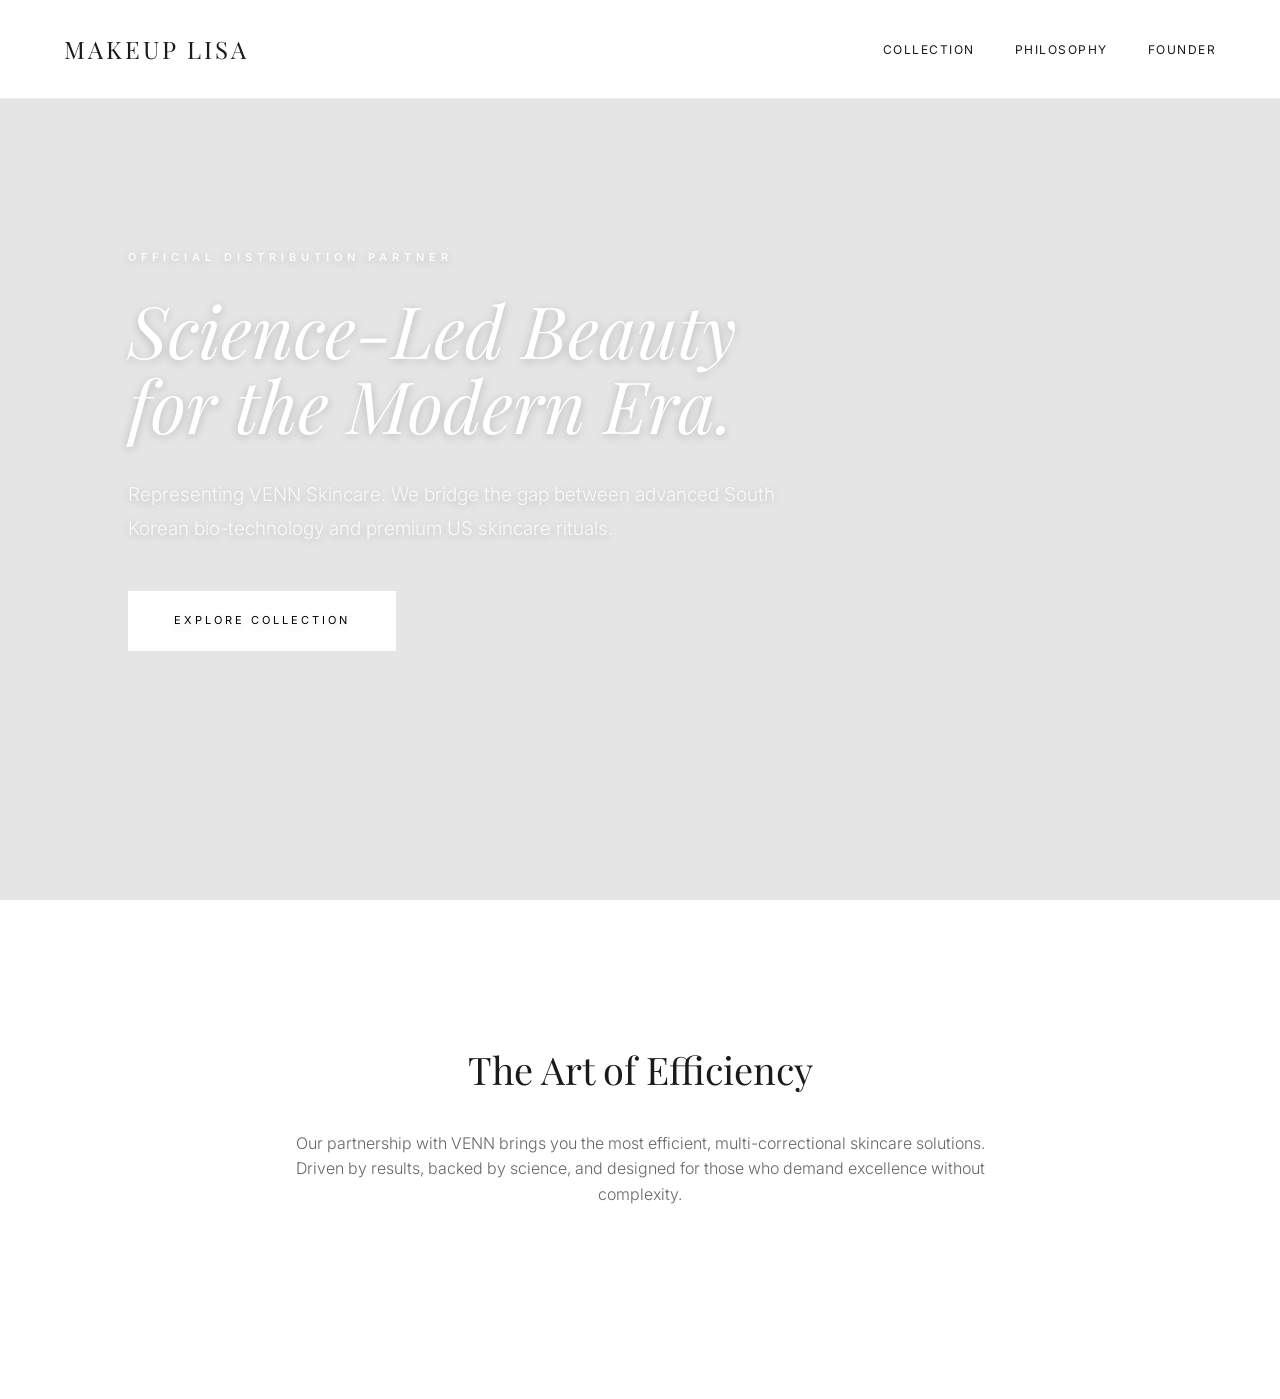
==== index.html @ a1b24214 "Add files via upload Go live" ====
<!DOCTYPE html>
<html lang="en">
<head>
    <meta charset="UTF-8">
    <meta name="viewport" content="width=device-width, initial-scale=1.0">
    <title>MAKEUP LISA | Official VENN Partner</title>
    <!-- 引入高端字体 -->
    <link href="https://fonts.googleapis.com/css2?family=Playfair+Display:ital,wght@0,400;1,400&family=Inter:wght@300;400;600&display=swap" rel="stylesheet">
    <style>
        :root { --bg: #ffffff; --text: #1a1a1a; --accent: #777; --light-gray: #f9f9f9; }
        * { margin: 0; padding: 0; box-sizing: border-box; }
        body { font-family: 'Inter', sans-serif; background: var(--bg); color: var(--text); line-height: 1.6; overflow-x: hidden; }
        
        /* 导航栏 */
        nav { position: fixed; top: 0; width: 100%; padding: 30px 5%; display: flex; justify-content: space-between; align-items: center; background: rgba(255,255,255,0.98); z-index: 1000; border-bottom: 1px solid #eee; }
        .logo { font-family: 'Playfair Display', serif; font-size: 24px; font-weight: 400; letter-spacing: 3px; text-decoration: none; color: var(--text); }
        .nav-links { display: flex; list-style: none; }
        .nav-links li { margin-left: 40px; }
        .nav-links a { text-decoration: none; color: var(--text); font-size: 12px; text-transform: uppercase; letter-spacing: 1.5px; transition: 0.3s; font-weight: 400; }
        .nav-links a:hover { color: var(--accent); }

        /* Hero 主视觉区域 - 使用了你提供的高级图 */
        .hero { 
            height: 100vh; 
            display: flex; 
            align-items: center; 
            padding: 0 10%; 
            background: linear-gradient(rgba(0,0,0,0.1), rgba(0,0,0,0.1)), 
                        url('https://i.postimg.cc/TY81mqKF/photo-1-2026-04-19-04-28-09.jpg') center/cover no-repeat;
            background-attachment: fixed; /* 视差滚动效果，增加高级感 */
        }
        .hero-text { max-width: 650px; color: #fff; text-shadow: 0 2px 10px rgba(0,0,0,0.2); }
        .hero-text span { font-size: 11px; letter-spacing: 5px; text-transform: uppercase; margin-bottom: 25px; display: block; font-weight: 600; color: rgba(255,255,255,0.9); }
        .hero-text h1 { font-family: 'Playfair Display', serif; font-size: clamp(2.5rem, 6vw, 4.5rem); font-weight: 400; line-height: 1.05; margin-bottom: 35px; font-style: italic; }
        .hero-text p { font-size: 19px; font-weight: 300; margin-bottom: 45px; line-height: 1.8; color: rgba(255,255,255,0.85); }
        
        /* 按钮设计 */
        .btn { 
            display: inline-block; 
            padding: 20px 45px; 
            background: #fff; 
            color: #000; 
            text-decoration: none; 
            font-size: 11px; 
            letter-spacing: 3px; 
            text-transform: uppercase; 
            transition: 0.4s;
            border: 1px solid #fff;
        }
        .btn:hover { background: transparent; color: #fff; }

        /* 产品预告区域 */
        .featured-intro { padding: 140px 10%; text-align: center; background: #fff; }
        .featured-intro h2 { font-family: 'Playfair Display', serif; font-size: 38px; margin-bottom: 30px; font-weight: 400; }
        .featured-intro p { max-width: 700px; margin: 0 auto; color: #666; font-size: 16px; font-weight: 300; }

        /* 页脚 - 你的核心信息 */
        footer { padding: 120px 10% 60px; background: #000; color: white; text-align: center; }
        .footer-tagline { font-size: 11px; letter-spacing: 4px; color: #888; text-transform: uppercase; margin-bottom: 30px; display: block; }
        .footer-email { font-family: 'Playfair Display', serif; font-size: clamp(1.5rem, 4vw, 3rem); color: white; text-decoration: none; display: block; border-bottom: 1px solid #333; padding-bottom: 30px; margin-bottom: 50px; transition: 0.4s; font-style: italic; }
        .footer-email:hover { color: #ccc; border-bottom: 1px solid #fff; }
        .copyright { font-size: 9px; letter-spacing: 2px; color: #555; text-transform: uppercase; margin-top: 80px; }

        /* 移动端适配 */
        @media (max-width: 768px) {
            nav { padding: 20px 5%; }
            .nav-links { display: none; } /* 移动端隐藏菜单，保持极简 */
            .hero { padding: 0 5%; text-align: center; justify-content: center; background-attachment: scroll; }
            .hero-text h1 { font-size: 3rem; }
            .featured-intro { padding: 80px 5%; }
        }
    </style>
</head>
<body>

    <nav>
        <a href="index.html" class="logo">MAKEUP LISA</a>
        <ul class="nav-links">
            <li><a href="collection.html">Collection</a></li>
            <li><a href="philosophy.html">Philosophy</a></li>
            <li><a href="founder.html">Founder</a></li>
        </ul>
    </nav>

    <section class="hero">
        <div class="hero-text">
            <span>Official Distribution Partner</span>
            <h1>Science-Led Beauty <br>for the Modern Era.</h1>
            <p>Representing VENN Skincare. We bridge the gap between advanced South Korean bio-technology and premium US skincare rituals.</p>
            <a href="collection.html" class="btn">Explore Collection</a>
        </div>
    </section>

    <section class="featured-intro">
        <h2>The Art of Efficiency</h2>
        <p>Our partnership with VENN brings you the most efficient, multi-correctional skincare solutions. Driven by results, backed by science, and designed for those who demand excellence without complexity.</p>
        <br><br>
        <a href="philosophy.html" style="color
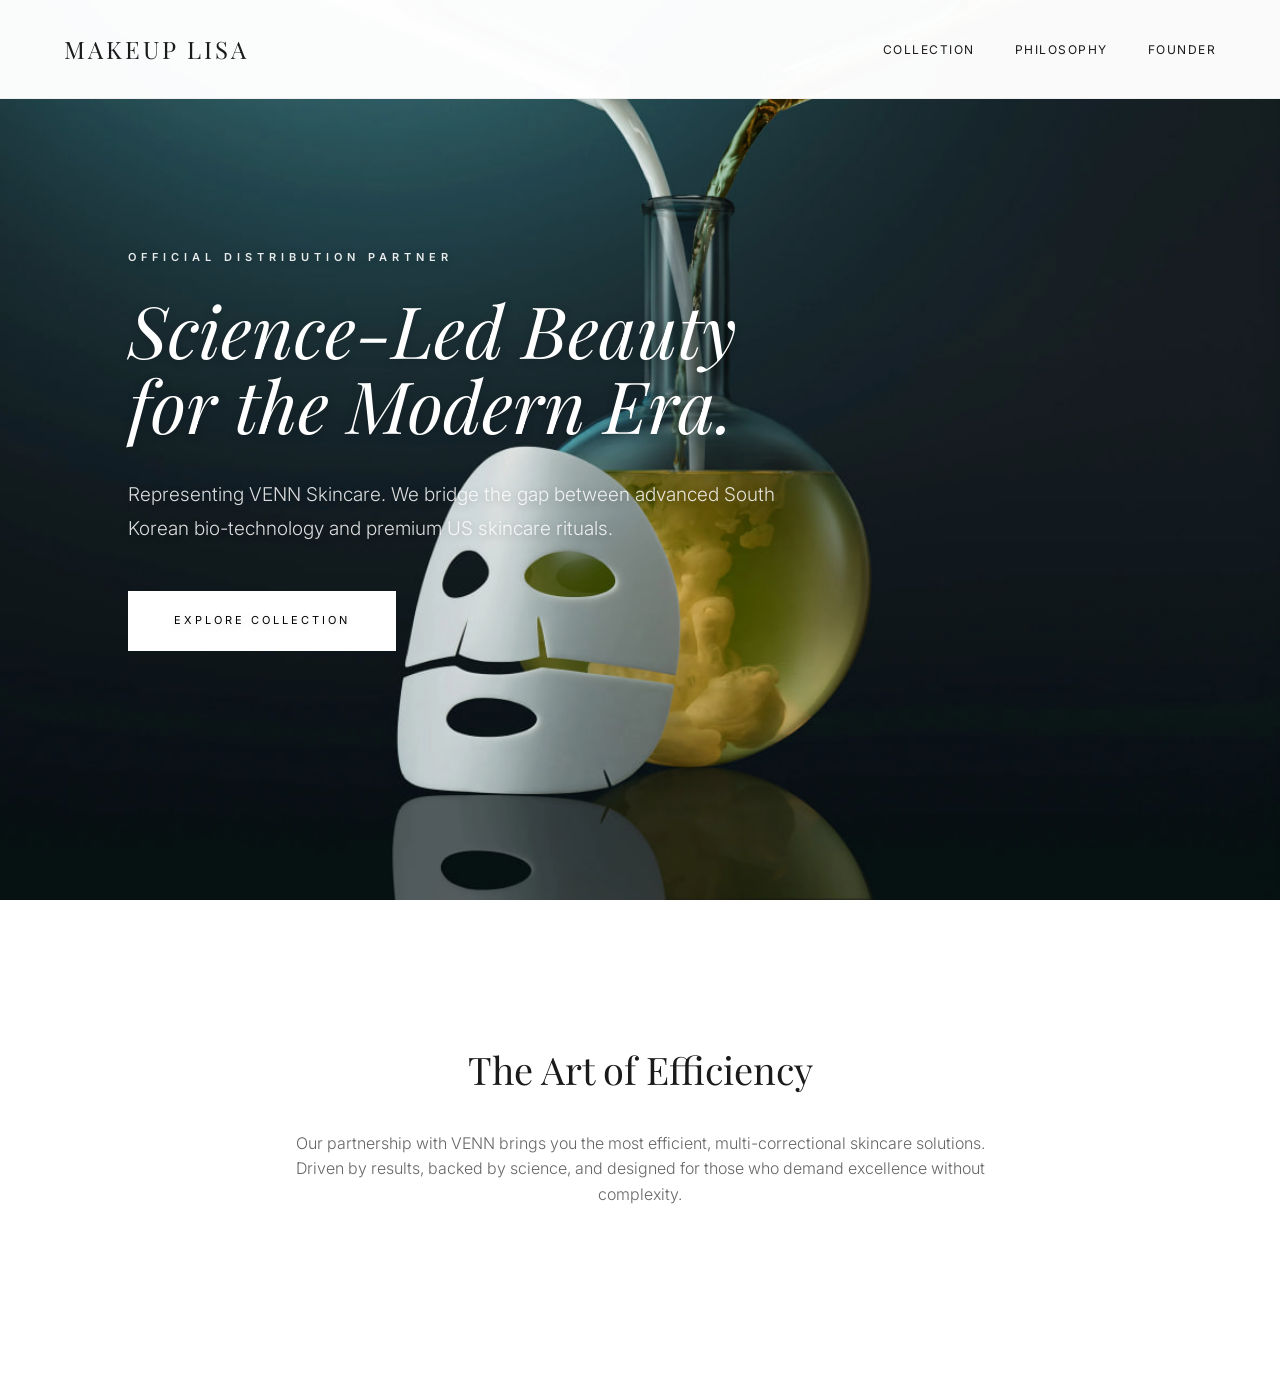
==== commit bc956f11: "Publish updated MAKEUP LISA static site with local images" ====
--- a/index.html
+++ b/index.html
@@ -26,7 +26,7 @@
             align-items: center; 
             padding: 0 10%; 
             background: linear-gradient(rgba(0,0,0,0.1), rgba(0,0,0,0.1)), 
-                        url('https://i.postimg.cc/TY81mqKF/photo-1-2026-04-19-04-28-09.jpg') center/cover no-repeat;
+                        url('images/hero-home.jpg') center/cover no-repeat;
             background-attachment: fixed; /* 视差滚动效果，增加高级感 */
         }
         .hero-text { max-width: 650px; color: #fff; text-shadow: 0 2px 10px rgba(0,0,0,0.2); }
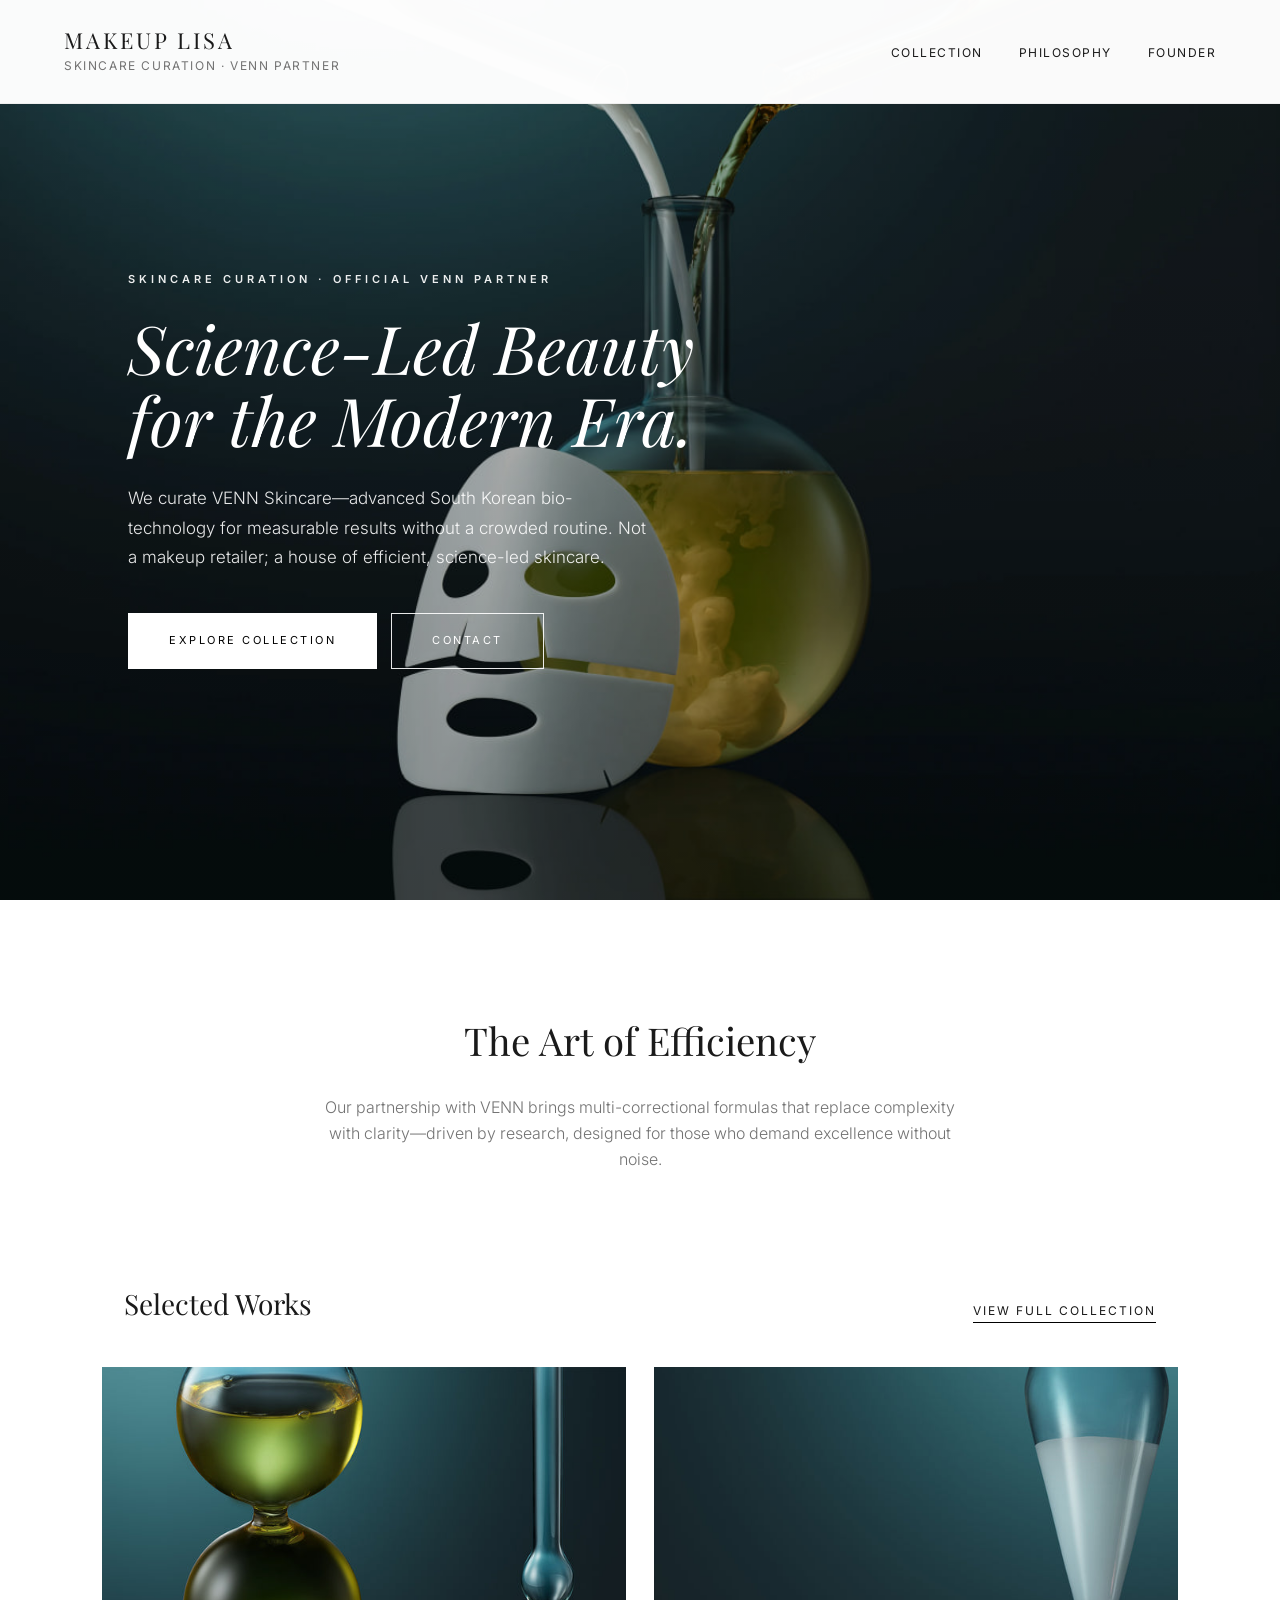
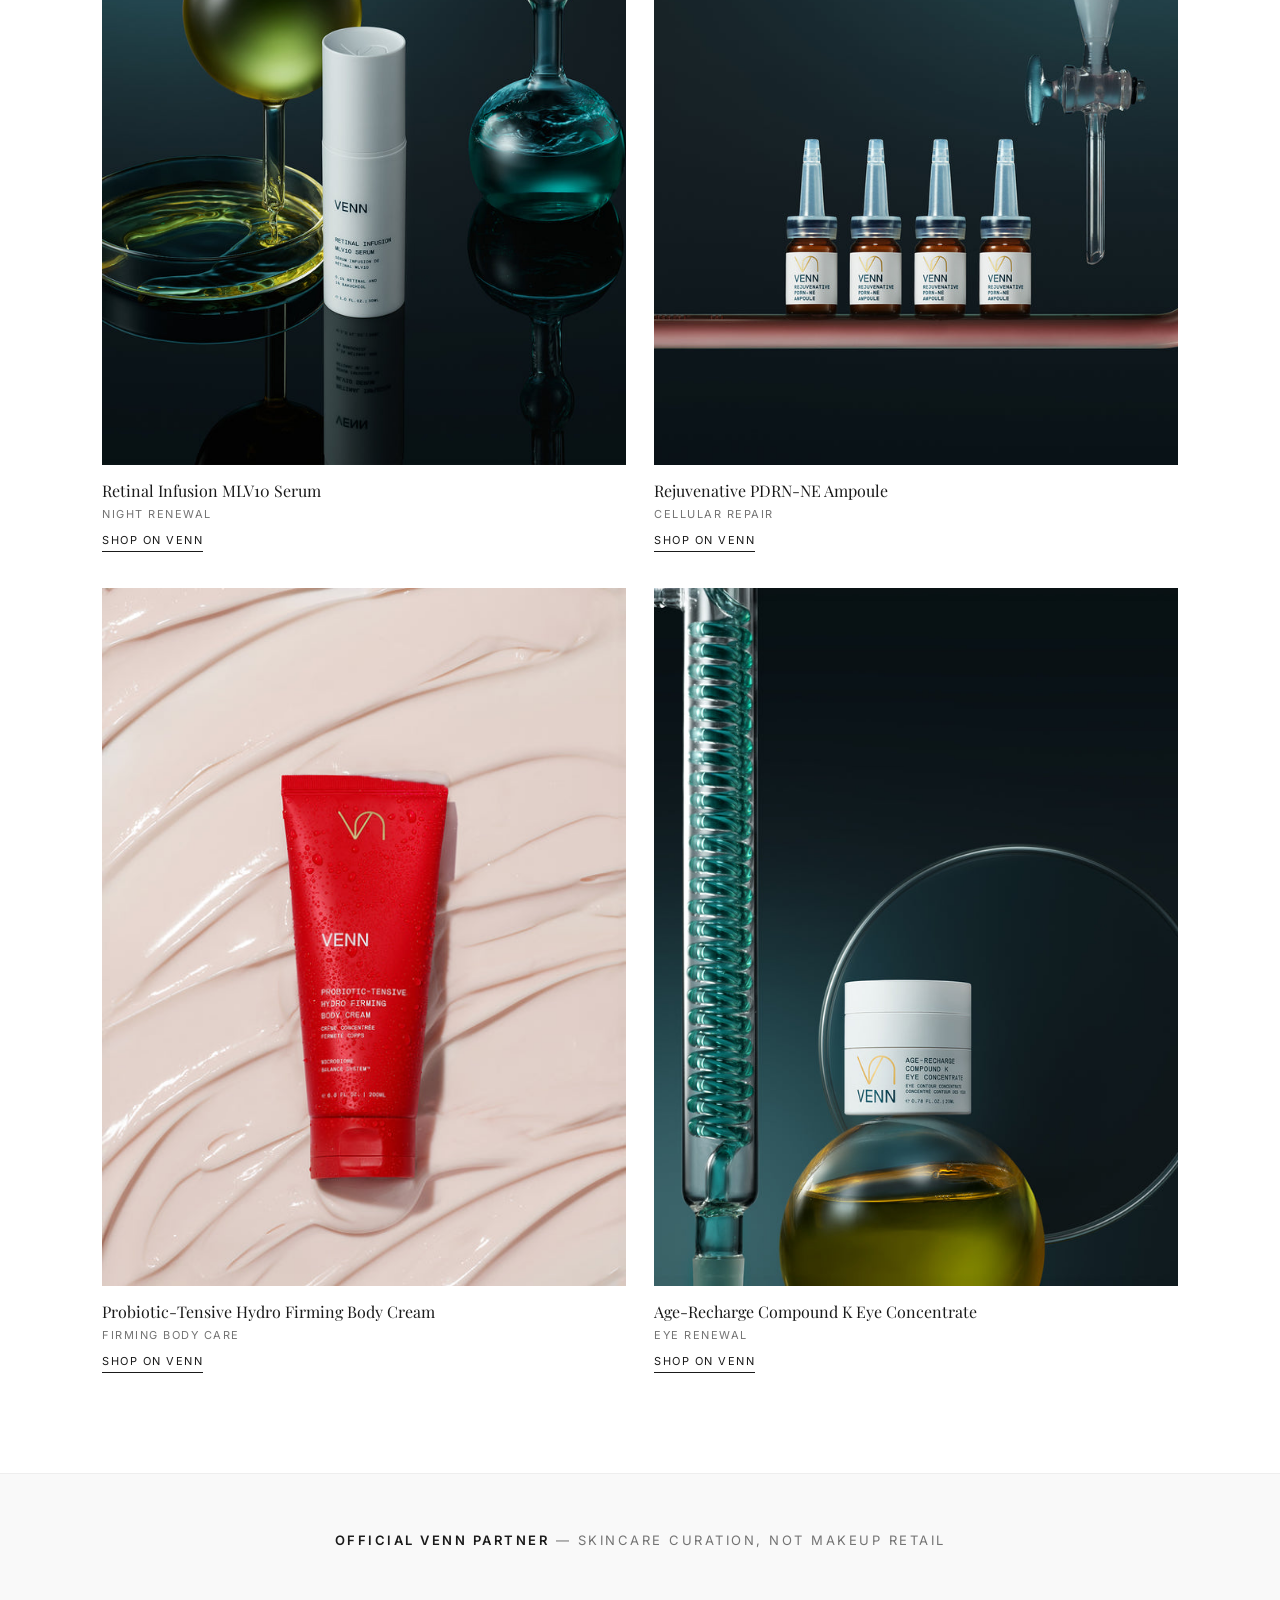
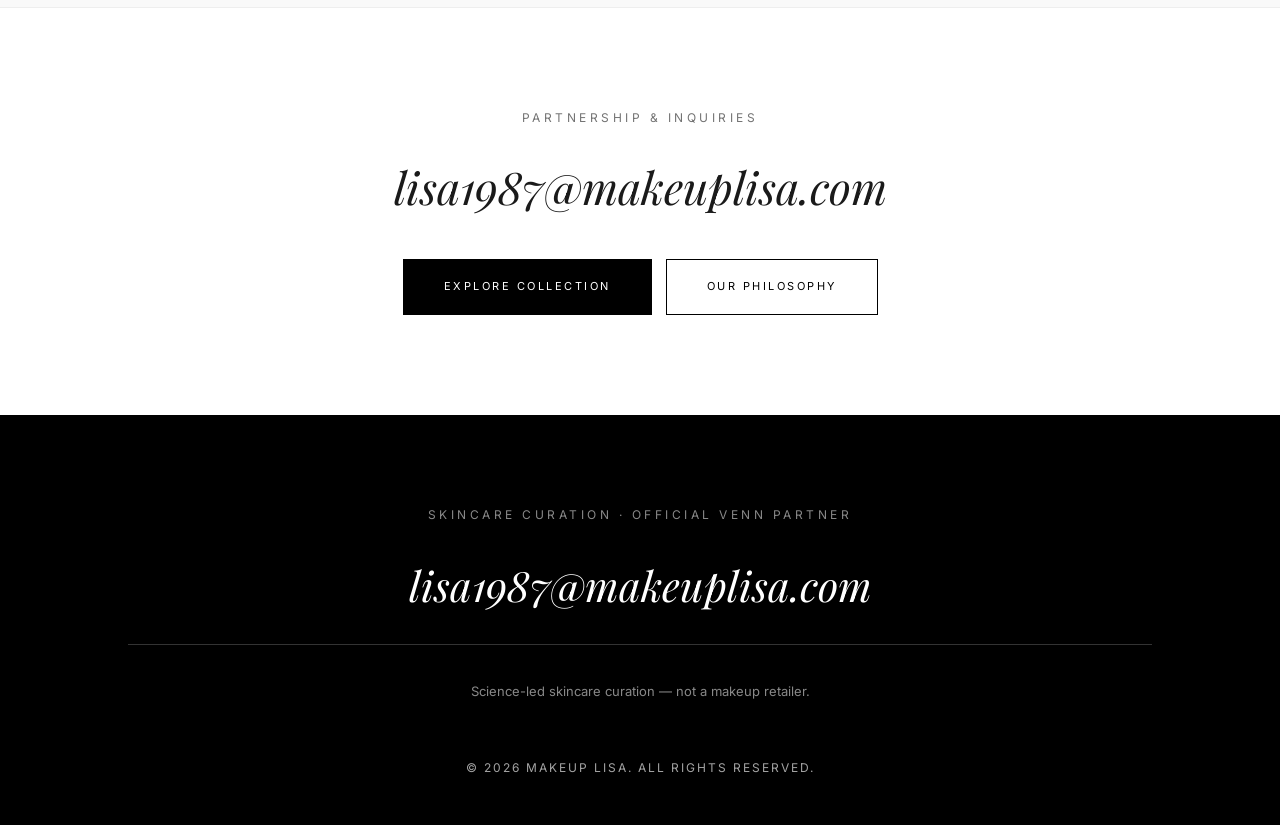
==== commit 62018aff: "Publish MAKEUP LISA redesign: fixed homepage, mobile nav, product labels" ====
--- a/index.html
+++ b/index.html
@@ -1,98 +1,281 @@
-<!DOCTYPE html>
-<html lang="en">
-<head>
-    <meta charset="UTF-8">
-    <meta name="viewport" content="width=device-width, initial-scale=1.0">
-    <title>MAKEUP LISA | Official VENN Partner</title>
-    <!-- 引入高端字体 -->
-    <link href="https://fonts.googleapis.com/css2?family=Playfair+Display:ital,wght@0,400;1,400&family=Inter:wght@300;400;600&display=swap" rel="stylesheet">
-    <style>
-        :root { --bg: #ffffff; --text: #1a1a1a; --accent: #777; --light-gray: #f9f9f9; }
-        * { margin: 0; padding: 0; box-sizing: border-box; }
-        body { font-family: 'Inter', sans-serif; background: var(--bg); color: var(--text); line-height: 1.6; overflow-x: hidden; }
-        
-        /* 导航栏 */
-        nav { position: fixed; top: 0; width: 100%; padding: 30px 5%; display: flex; justify-content: space-between; align-items: center; background: rgba(255,255,255,0.98); z-index: 1000; border-bottom: 1px solid #eee; }
-        .logo { font-family: 'Playfair Display', serif; font-size: 24px; font-weight: 400; letter-spacing: 3px; text-decoration: none; color: var(--text); }
-        .nav-links { display: flex; list-style: none; }
-        .nav-links li { margin-left: 40px; }
-        .nav-links a { text-decoration: none; color: var(--text); font-size: 12px; text-transform: uppercase; letter-spacing: 1.5px; transition: 0.3s; font-weight: 400; }
-        .nav-links a:hover { color: var(--accent); }
-
-        /* Hero 主视觉区域 - 使用了你提供的高级图 */
-        .hero { 
-            height: 100vh; 
-            display: flex; 
-            align-items: center; 
-            padding: 0 10%; 
-            background: linear-gradient(rgba(0,0,0,0.1), rgba(0,0,0,0.1)), 
-                        url('images/hero-home.jpg') center/cover no-repeat;
-            background-attachment: fixed; /* 视差滚动效果，增加高级感 */
-        }
-        .hero-text { max-width: 650px; color: #fff; text-shadow: 0 2px 10px rgba(0,0,0,0.2); }
-        .hero-text span { font-size: 11px; letter-spacing: 5px; text-transform: uppercase; margin-bottom: 25px; display: block; font-weight: 600; color: rgba(255,255,255,0.9); }
-        .hero-text h1 { font-family: 'Playfair Display', serif; font-size: clamp(2.5rem, 6vw, 4.5rem); font-weight: 400; line-height: 1.05; margin-bottom: 35px; font-style: italic; }
-        .hero-text p { font-size: 19px; font-weight: 300; margin-bottom: 45px; line-height: 1.8; color: rgba(255,255,255,0.85); }
-        
-        /* 按钮设计 */
-        .btn { 
-            display: inline-block; 
-            padding: 20px 45px; 
-            background: #fff; 
-            color: #000; 
-            text-decoration: none; 
-            font-size: 11px; 
-            letter-spacing: 3px; 
-            text-transform: uppercase; 
-            transition: 0.4s;
-            border: 1px solid #fff;
-        }
-        .btn:hover { background: transparent; color: #fff; }
-
-        /* 产品预告区域 */
-        .featured-intro { padding: 140px 10%; text-align: center; background: #fff; }
-        .featured-intro h2 { font-family: 'Playfair Display', serif; font-size: 38px; margin-bottom: 30px; font-weight: 400; }
-        .featured-intro p { max-width: 700px; margin: 0 auto; color: #666; font-size: 16px; font-weight: 300; }
-
-        /* 页脚 - 你的核心信息 */
-        footer { padding: 120px 10% 60px; background: #000; color: white; text-align: center; }
-        .footer-tagline { font-size: 11px; letter-spacing: 4px; color: #888; text-transform: uppercase; margin-bottom: 30px; display: block; }
-        .footer-email { font-family: 'Playfair Display', serif; font-size: clamp(1.5rem, 4vw, 3rem); color: white; text-decoration: none; display: block; border-bottom: 1px solid #333; padding-bottom: 30px; margin-bottom: 50px; transition: 0.4s; font-style: italic; }
-        .footer-email:hover { color: #ccc; border-bottom: 1px solid #fff; }
-        .copyright { font-size: 9px; letter-spacing: 2px; color: #555; text-transform: uppercase; margin-top: 80px; }
-
-        /* 移动端适配 */
-        @media (max-width: 768px) {
-            nav { padding: 20px 5%; }
-            .nav-links { display: none; } /* 移动端隐藏菜单，保持极简 */
-            .hero { padding: 0 5%; text-align: center; justify-content: center; background-attachment: scroll; }
-            .hero-text h1 { font-size: 3rem; }
-            .featured-intro { padding: 80px 5%; }
-        }
-    </style>
-</head>
-<body>
-
-    <nav>
-        <a href="index.html" class="logo">MAKEUP LISA</a>
-        <ul class="nav-links">
-            <li><a href="collection.html">Collection</a></li>
-            <li><a href="philosophy.html">Philosophy</a></li>
-            <li><a href="founder.html">Founder</a></li>
-        </ul>
-    </nav>
-
-    <section class="hero">
-        <div class="hero-text">
-            <span>Official Distribution Partner</span>
-            <h1>Science-Led Beauty <br>for the Modern Era.</h1>
-            <p>Representing VENN Skincare. We bridge the gap between advanced South Korean bio-technology and premium US skincare rituals.</p>
-            <a href="collection.html" class="btn">Explore Collection</a>
-        </div>
-    </section>
-
-    <section class="featured-intro">
-        <h2>The Art of Efficiency</h2>
-        <p>Our partnership with VENN brings you the most efficient, multi-correctional skincare solutions. Driven by results, backed by science, and designed for those who demand excellence without complexity.</p>
-        <br><br>
-        <a href="philosophy.html" style="color
+<!DOCTYPE html>
+<html lang="en">
+<head>
+    <meta charset="UTF-8">
+    <meta name="viewport" content="width=device-width, initial-scale=1.0">
+    <title>MAKEUP LISA | Skincare Curation &amp; Official VENN Partner</title>
+    <meta name="description" content="MAKEUP LISA is a skincare curation house and official VENN Skincare partner—science-led Korean bio-technology for refined, efficient rituals.">
+    <link rel="canonical" href="https://makeuplisa.com/">
+    <meta property="og:type" content="website">
+    <meta property="og:site_name" content="MAKEUP LISA">
+    <meta property="og:title" content="MAKEUP LISA | Skincare Curation &amp; Official VENN Partner">
+    <meta property="og:description" content="MAKEUP LISA is a skincare curation house and official VENN Skincare partner—science-led Korean bio-technology for refined, efficient rituals.">
+    <meta property="og:url" content="https://makeuplisa.com/">
+    <meta property="og:image" content="https://makeuplisa.com/images/og-default.jpg">
+    <meta name="twitter:card" content="summary_large_image">
+    <meta name="twitter:title" content="MAKEUP LISA | Skincare Curation &amp; Official VENN Partner">
+    <meta name="twitter:description" content="MAKEUP LISA is a skincare curation house and official VENN Skincare partner—science-led Korean bio-technology for refined, efficient rituals.">
+    <meta name="twitter:image" content="https://makeuplisa.com/images/og-default.jpg">
+    <link rel="icon" href="images/favicon.svg" type="image/svg+xml">
+    <link href="https://fonts.googleapis.com/css2?family=Playfair+Display:ital,wght@0,400;1,400&family=Inter:wght@300;400;600&display=swap" rel="stylesheet">
+    <link rel="stylesheet" href="css/shared.css">
+    <style>
+        .hero {
+            min-height: 100vh;
+            display: flex;
+            align-items: center;
+            padding: 120px 10% 80px;
+            background: linear-gradient(rgba(0,0,0,0.28), rgba(0,0,0,0.38)),
+                        url('images/hero-home.jpg') center/cover no-repeat;
+            background-attachment: fixed;
+        }
+        .hero-text { max-width: 640px; color: #fff; }
+        .hero-eyebrow {
+            font-size: 11px;
+            font-weight: 600;
+            letter-spacing: 4px;
+            text-transform: uppercase;
+            margin-bottom: 22px;
+            display: block;
+            color: rgba(255,255,255,0.92);
+        }
+        .hero-text h1 {
+            font-family: 'Playfair Display', serif;
+            font-size: clamp(2.4rem, 5.5vw, 4.2rem);
+            font-weight: 400;
+            font-style: italic;
+            line-height: 1.08;
+            margin-bottom: 28px;
+            color: #fff;
+        }
+        .hero-text p {
+            font-size: 17px;
+            font-weight: 300;
+            margin-bottom: 40px;
+            line-height: 1.75;
+            color: rgba(255,255,255,0.9);
+            max-width: 520px;
+        }
+        .belief { padding: 110px 10%; text-align: center; }
+        .belief h2 {
+            font-family: 'Playfair Display', serif;
+            font-size: clamp(1.8rem, 3vw, 2.4rem);
+            font-weight: 400;
+            margin-bottom: 24px;
+        }
+        .belief p {
+            max-width: 640px;
+            margin: 0 auto;
+            font-size: 16px;
+            font-weight: 300;
+            color: var(--muted);
+        }
+        .selected { padding: 0 8% 100px; }
+        .selected-header {
+            display: flex;
+            justify-content: space-between;
+            align-items: baseline;
+            flex-wrap: wrap;
+            gap: 16px;
+            margin-bottom: 40px;
+            padding: 0 2%;
+        }
+        .selected-header h2 {
+            font-family: 'Playfair Display', serif;
+            font-size: 28px;
+            font-weight: 400;
+        }
+        .selected-header a {
+            font-size: 12px;
+            letter-spacing: 2px;
+            text-transform: uppercase;
+            color: var(--text);
+            text-decoration: none;
+            border-bottom: 1px solid #000;
+            padding-bottom: 2px;
+        }
+        .preview-grid {
+            display: grid;
+            grid-template-columns: repeat(2, 1fr);
+            gap: 36px 28px;
+        }
+        .preview-card { text-decoration: none; color: inherit; display: block; }
+        .preview-card .thumb {
+            aspect-ratio: 3 / 4;
+            overflow: hidden;
+            background: #f4f4f4;
+            margin-bottom: 16px;
+        }
+        .preview-card img {
+            width: 100%;
+            height: 100%;
+            object-fit: cover;
+            transition: transform 0.45s ease;
+        }
+        .preview-card:hover img { transform: scale(1.04); }
+        .preview-card h3 {
+            font-family: 'Playfair Display', serif;
+            font-size: 16px;
+            font-weight: 400;
+            margin-bottom: 4px;
+            line-height: 1.3;
+        }
+        .preview-card p {
+            font-size: 11px;
+            letter-spacing: 1.5px;
+            text-transform: uppercase;
+            color: var(--muted);
+        }
+        .trust {
+            padding: 56px 10%;
+            text-align: center;
+            border-top: 1px solid var(--border);
+            border-bottom: 1px solid var(--border);
+            background: var(--light-gray);
+        }
+        .trust p {
+            font-size: 13px;
+            letter-spacing: 2.5px;
+            text-transform: uppercase;
+            color: var(--muted);
+        }
+        .trust strong { color: var(--text); font-weight: 600; }
+        .contact-band { padding: 100px 10%; text-align: center; }
+        .contact-band span {
+            display: block;
+            font-size: 12px;
+            letter-spacing: 3.5px;
+            text-transform: uppercase;
+            color: var(--muted);
+            margin-bottom: 24px;
+        }
+        .contact-band a.email {
+            font-family: 'Playfair Display', serif;
+            font-size: clamp(1.6rem, 4vw, 2.8rem);
+            font-style: italic;
+            color: var(--text);
+            text-decoration: none;
+            display: inline-block;
+            margin-bottom: 36px;
+        }
+
+        @media (max-width: 768px) {
+            .hero {
+                padding: 110px 5% 70px;
+                text-align: center;
+                justify-content: center;
+                background-attachment: scroll;
+            }
+            .hero-text p { margin-left: auto; margin-right: auto; }
+            .hero-actions { justify-content: center; }
+            .preview-grid { grid-template-columns: 1fr; gap: 28px; }
+            .belief { padding: 80px 5%; }
+            .selected { padding: 0 5% 70px; }
+        }
+        .shop-link {
+            display: inline-block;
+            margin-top: 8px;
+            font-size: 11px;
+            letter-spacing: 1.5px;
+            text-transform: uppercase;
+            color: var(--text);
+            border-bottom: 1px solid var(--text);
+            padding-bottom: 2px;
+        }
+
+    </style>
+
+</head>
+<body>
+    <a class="skip-link" href="#main">Skip to content</a>
+
+    <nav>
+        <a href="index.html" class="logo-block">
+            <span class="logo">MAKEUP LISA</span>
+            <span class="logo-tagline">Skincare Curation · VENN Partner</span>
+        </a>
+        <button class="nav-toggle" type="button" aria-expanded="false" aria-controls="primary-nav" aria-label="Open menu">
+            <span></span><span></span><span></span>
+        </button>
+        <ul class="nav-links" id="primary-nav">
+            <li><a href="collection.html">Collection</a></li>
+            <li><a href="philosophy.html">Philosophy</a></li>
+            <li><a href="founder.html">Founder</a></li>
+        </ul>
+    </nav>
+
+    <main id="main">
+        <section class="hero" role="img" aria-label="Soft light over refined skincare textures">
+            <div class="hero-text">
+                <span class="hero-eyebrow">Skincare Curation · Official VENN Partner</span>
+                <h1>Science-Led Beauty<br>for the Modern Era.</h1>
+                <p>We curate VENN Skincare—advanced South Korean bio-technology for measurable results without a crowded routine. Not a makeup retailer; a house of efficient, science-led skincare.</p>
+                <div class="btn-row">
+                    <a href="collection.html" class="btn btn-light">Explore Collection</a>
+                    <a href="mailto:lisa1987@makeuplisa.com" class="btn btn-outline-light">Contact</a>
+                </div>
+            </div>
+        </section>
+
+        <section class="belief">
+            <h2>The Art of Efficiency</h2>
+            <p>Our partnership with VENN brings multi-correctional formulas that replace complexity with clarity—driven by research, designed for those who demand excellence without noise.</p>
+        </section>
+
+        <section class="selected" aria-labelledby="selected-heading">
+            <div class="selected-header">
+                <h2 id="selected-heading">Selected Works</h2>
+                <a href="collection.html">View full collection</a>
+            </div>
+            <div class="preview-grid">
+                <a class="preview-card" href="https://vennskincare.com/collections/venn/products/retinal-infusion-mlv10-serum" target="_blank" rel="noopener noreferrer">
+                    <div class="thumb"><img src="images/products/retinal-infusion-mlv10-serum-1.jpg" alt="Retinal Infusion MLV10 Serum" loading="lazy" width="600" height="800"></div>
+                    <h3>Retinal Infusion MLV10 Serum</h3>
+                    <p>Night renewal</p>
+            <span class="shop-link">Shop on VENN</span>
+        </a>
+                <a class="preview-card" href="https://vennskincare.com/collections/venn/products/rejuvenative-pdrn-ne-ampoule-face-serum" target="_blank" rel="noopener noreferrer">
+                    <div class="thumb"><img src="images/products/rejuvenative-pdrn-ne-ampoule-1.jpg" alt="Rejuvenative PDRN-NE Ampoule" loading="lazy" width="600" height="800"></div>
+                    <h3>Rejuvenative PDRN-NE Ampoule</h3>
+                    <p>Cellular repair</p>
+            <span class="shop-link">Shop on VENN</span>
+        </a>
+                <a class="preview-card" href="https://vennskincare.com/collections/venn/products/probiotic-tensive-hydro-firming-body-cream" target="_blank" rel="noopener noreferrer">
+                    <div class="thumb"><img src="images/products/probiotic-tensive-body-cream-1.jpg" alt="Probiotic-Tensive Hydro Firming Body Cream" loading="lazy" width="600" height="800"></div>
+                    <h3>Probiotic-Tensive Hydro Firming Body Cream</h3>
+                    <p>Firming body care</p>
+            <span class="shop-link">Shop on VENN</span>
+        </a>
+                <a class="preview-card" href="https://vennskincare.com/collections/venn/products/age-recharge-compound-k-eye-concentrate" target="_blank" rel="noopener noreferrer">
+                    <div class="thumb"><img src="images/products/age-recharge-eye-concentrate-1.jpg" alt="Age-Recharge Compound K Eye Concentrate" loading="lazy" width="600" height="800"></div>
+                    <h3>Age-Recharge Compound K Eye Concentrate</h3>
+                    <p>Eye renewal</p>
+            <span class="shop-link">Shop on VENN</span>
+        </a>
+            </div>
+        </section>
+
+        <section class="trust">
+            <p><strong>Official VENN partner</strong> — skincare curation, not makeup retail</p>
+        </section>
+
+        <section class="contact-band">
+            <span>Partnership &amp; inquiries</span>
+            <a class="email" href="mailto:lisa1987@makeuplisa.com">lisa1987@makeuplisa.com</a>
+            <div class="btn-row" style="justify-content:center;">
+                <a href="collection.html" class="btn btn-dark">Explore Collection</a>
+                <a href="philosophy.html" class="btn btn-outline-dark">Our Philosophy</a>
+            </div>
+        </section>
+    </main>
+
+    <footer>
+        <span class="footer-tagline">Skincare Curation · Official VENN Partner</span>
+        <a href="mailto:lisa1987@makeuplisa.com" class="footer-email">lisa1987@makeuplisa.com</a>
+        <p class="footer-note">Science-led skincare curation — not a makeup retailer.</p>
+        <div class="copyright">&copy; 2026 MAKEUP LISA. All rights reserved.</div>
+    </footer>
+
+    <script src="js/nav.js"></script>
+</body>
+</html>
--- a/css/shared.css
+++ b/css/shared.css
@@ -0,0 +1,279 @@
+:root {
+  --bg: #ffffff;
+  --text: #1a1a1a;
+  --text-strong: #1a1a1a;
+  --muted: #737373;
+  --accent: #777777;
+  --border: #eeeeee;
+  --surface: #ffffff;
+  --light-gray: #f9f9f9;
+  --footer-bg: #000000;
+  --footer-muted: #888888;
+}
+
+*, *::before, *::after { margin: 0; padding: 0; box-sizing: border-box; }
+
+html { scroll-behavior: smooth; }
+
+body {
+  font-family: 'Inter', sans-serif;
+  font-weight: 400;
+  background: var(--bg);
+  color: var(--text);
+  line-height: 1.6;
+  overflow-x: hidden;
+}
+
+img { max-width: 100%; display: block; }
+
+a:focus-visible,
+button:focus-visible,
+.btn:focus-visible,
+.nav-toggle:focus-visible {
+  outline: 2px solid var(--text-strong);
+  outline-offset: 3px;
+}
+
+.skip-link {
+  position: absolute;
+  left: -9999px;
+  top: 0;
+  z-index: 9999;
+  padding: 12px 20px;
+  background: var(--text-strong);
+  color: #fff;
+  font-size: 13px;
+  text-decoration: none;
+}
+.skip-link:focus { left: 16px; top: 16px; }
+
+nav {
+  position: fixed;
+  top: 0;
+  width: 100%;
+  padding: 28px 5%;
+  display: flex;
+  justify-content: space-between;
+  align-items: center;
+  background: rgba(255, 255, 255, 0.98);
+  z-index: 1000;
+  border-bottom: 1px solid var(--border);
+}
+
+.logo-block {
+  display: flex;
+  flex-direction: column;
+  gap: 4px;
+  text-decoration: none;
+  color: inherit;
+}
+
+.logo {
+  font-family: 'Playfair Display', serif;
+  font-size: 22px;
+  font-weight: 400;
+  letter-spacing: 3px;
+  color: var(--text-strong);
+  line-height: 1.1;
+  text-decoration: none;
+}
+
+.logo-tagline {
+  font-size: 12px;
+  letter-spacing: 1.6px;
+  text-transform: uppercase;
+  color: var(--muted);
+  font-weight: 400;
+}
+
+.nav-toggle {
+  display: none;
+  background: none;
+  border: none;
+  cursor: pointer;
+  width: 44px;
+  height: 44px;
+  padding: 0;
+  align-items: center;
+  justify-content: center;
+  flex-direction: column;
+  gap: 6px;
+  z-index: 1001;
+}
+
+.nav-toggle span {
+  display: block;
+  width: 22px;
+  height: 1.5px;
+  background: var(--text-strong);
+  transition: transform 0.25s ease, opacity 0.25s ease;
+}
+
+.nav-toggle[aria-expanded="true"] span:nth-child(1) {
+  transform: translateY(7.5px) rotate(45deg);
+}
+.nav-toggle[aria-expanded="true"] span:nth-child(2) { opacity: 0; }
+.nav-toggle[aria-expanded="true"] span:nth-child(3) {
+  transform: translateY(-7.5px) rotate(-45deg);
+}
+
+.nav-links {
+  display: flex;
+  list-style: none;
+  align-items: center;
+}
+.nav-links li { margin-left: 36px; }
+.nav-links a {
+  text-decoration: none;
+  color: var(--text);
+  font-size: 12px;
+  font-weight: 400;
+  text-transform: uppercase;
+  letter-spacing: 1.5px;
+  transition: color 0.25s;
+}
+.nav-links a:hover { color: var(--accent); }
+.nav-links a[aria-current="page"],
+.nav-links a.is-active {
+  font-weight: 600;
+  border-bottom: 1px solid #000;
+  padding-bottom: 2px;
+}
+
+.btn {
+  display: inline-block;
+  padding: 18px 40px;
+  text-decoration: none;
+  font-family: 'Inter', sans-serif;
+  font-size: 11px;
+  font-weight: 400;
+  letter-spacing: 2.5px;
+  text-transform: uppercase;
+  transition: background 0.3s, color 0.3s, border-color 0.3s;
+  border: 1px solid transparent;
+  cursor: pointer;
+}
+.btn-dark {
+  background: #000;
+  color: #fff;
+  border-color: #000;
+}
+.btn-dark:hover {
+  background: transparent;
+  color: #000;
+}
+.btn-light {
+  background: #fff;
+  color: #000;
+  border-color: #fff;
+}
+.btn-light:hover {
+  background: transparent;
+  color: #fff;
+}
+.btn-outline-light {
+  background: transparent;
+  color: #fff;
+  border-color: rgba(255, 255, 255, 0.9);
+}
+.btn-outline-light:hover {
+  background: #fff;
+  color: #000;
+}
+.btn-outline-dark {
+  background: transparent;
+  color: #000;
+  border-color: #000;
+}
+.btn-outline-dark:hover {
+  background: #000;
+  color: #fff;
+}
+.btn-row {
+  display: flex;
+  flex-wrap: wrap;
+  gap: 14px;
+}
+
+footer {
+  padding: 90px 10% 48px;
+  background: var(--footer-bg);
+  color: #fff;
+  text-align: center;
+}
+.footer-tagline {
+  font-size: 12px;
+  letter-spacing: 3.5px;
+  color: var(--footer-muted);
+  text-transform: uppercase;
+  margin-bottom: 28px;
+  display: block;
+}
+.footer-email {
+  font-family: 'Playfair Display', serif;
+  font-size: clamp(1.5rem, 4vw, 2.6rem);
+  color: #fff;
+  text-decoration: none;
+  display: block;
+  border-bottom: 1px solid #333;
+  padding-bottom: 26px;
+  margin-bottom: 36px;
+  transition: color 0.3s, border-color 0.3s;
+  font-style: italic;
+  font-weight: 400;
+}
+.footer-email:hover {
+  color: #ccc;
+  border-bottom-color: #fff;
+}
+.footer-note {
+  font-size: 13px;
+  color: var(--footer-muted);
+  margin-bottom: 16px;
+}
+.copyright {
+  font-size: 12px;
+  letter-spacing: 2px;
+  color: #a3a3a3;
+  text-transform: uppercase;
+  margin-top: 56px;
+}
+
+@media (max-width: 768px) {
+  nav { padding: 16px 5%; }
+  .nav-toggle { display: flex; }
+  .nav-links {
+    display: none;
+    position: fixed;
+    inset: 0;
+    background: rgba(255, 255, 255, 0.98);
+    flex-direction: column;
+    justify-content: center;
+    align-items: center;
+    gap: 28px;
+    margin: 0;
+    padding: 80px 5% 40px;
+  }
+  .nav-links.is-open { display: flex; }
+  .nav-links li { margin: 0; }
+  .nav-links a { font-size: 15px; letter-spacing: 2px; }
+  body.nav-open { overflow: hidden; }
+
+  /* No fixed parallax on small screens */
+  .hero,
+  [class*="-hero"],
+  .parallax,
+  .bg-fixed {
+    background-attachment: scroll !important;
+  }
+}
+
+@media (prefers-reduced-motion: reduce) {
+  html { scroll-behavior: auto; }
+  .hero,
+  [class*="-hero"],
+  .parallax,
+  .bg-fixed {
+    background-attachment: scroll !important;
+  }
+}
